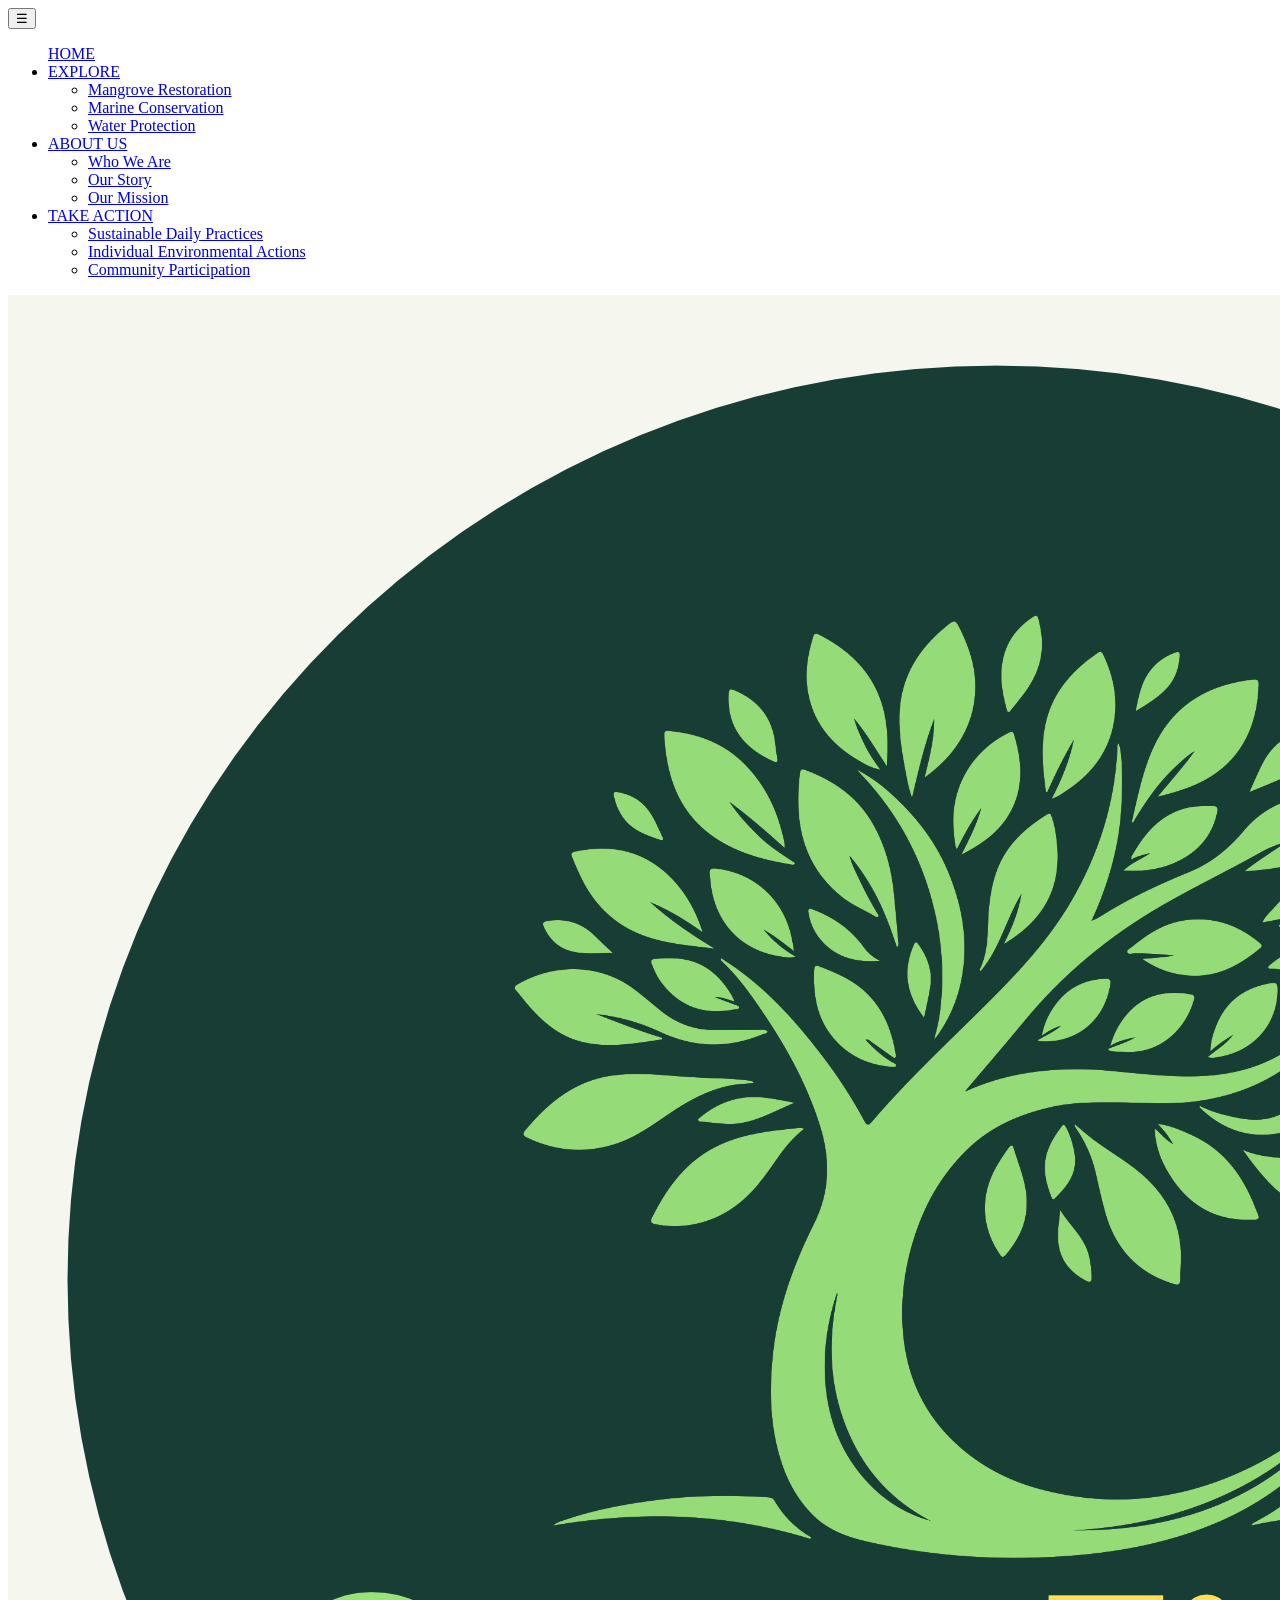
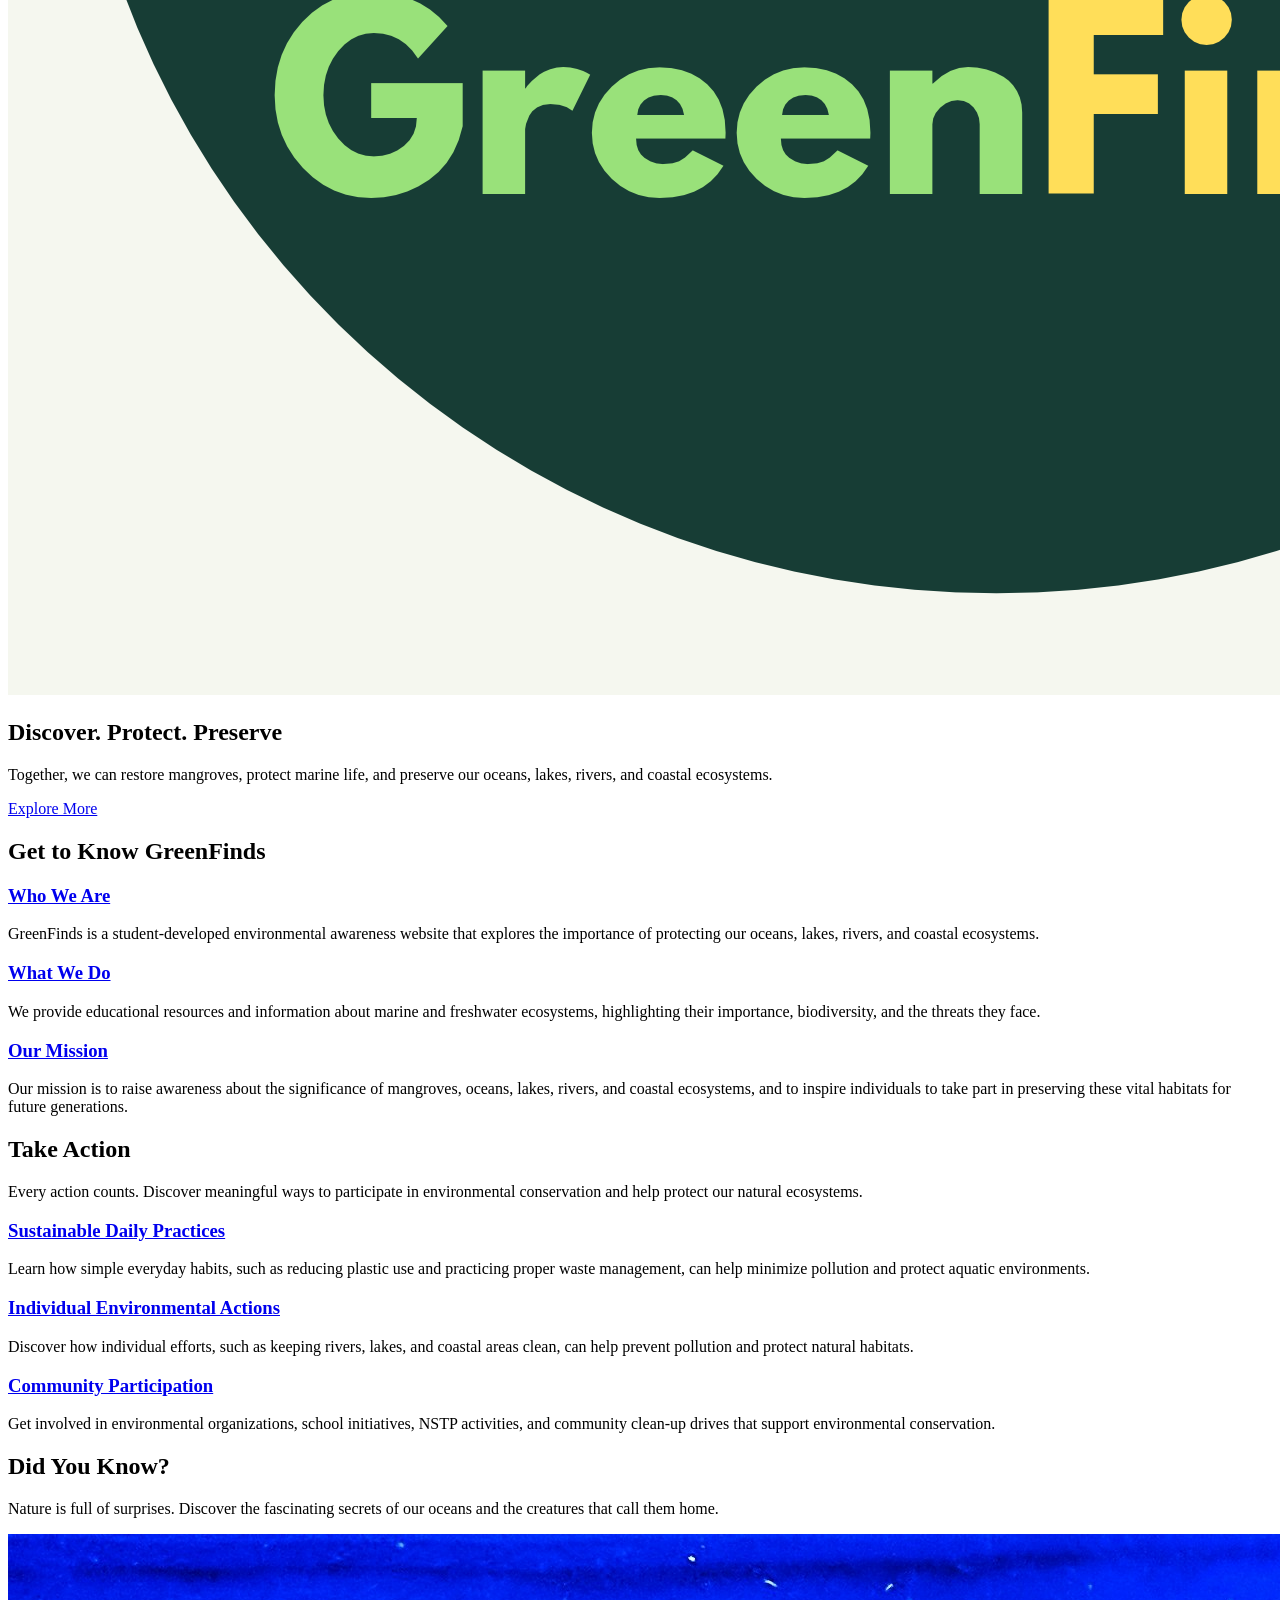
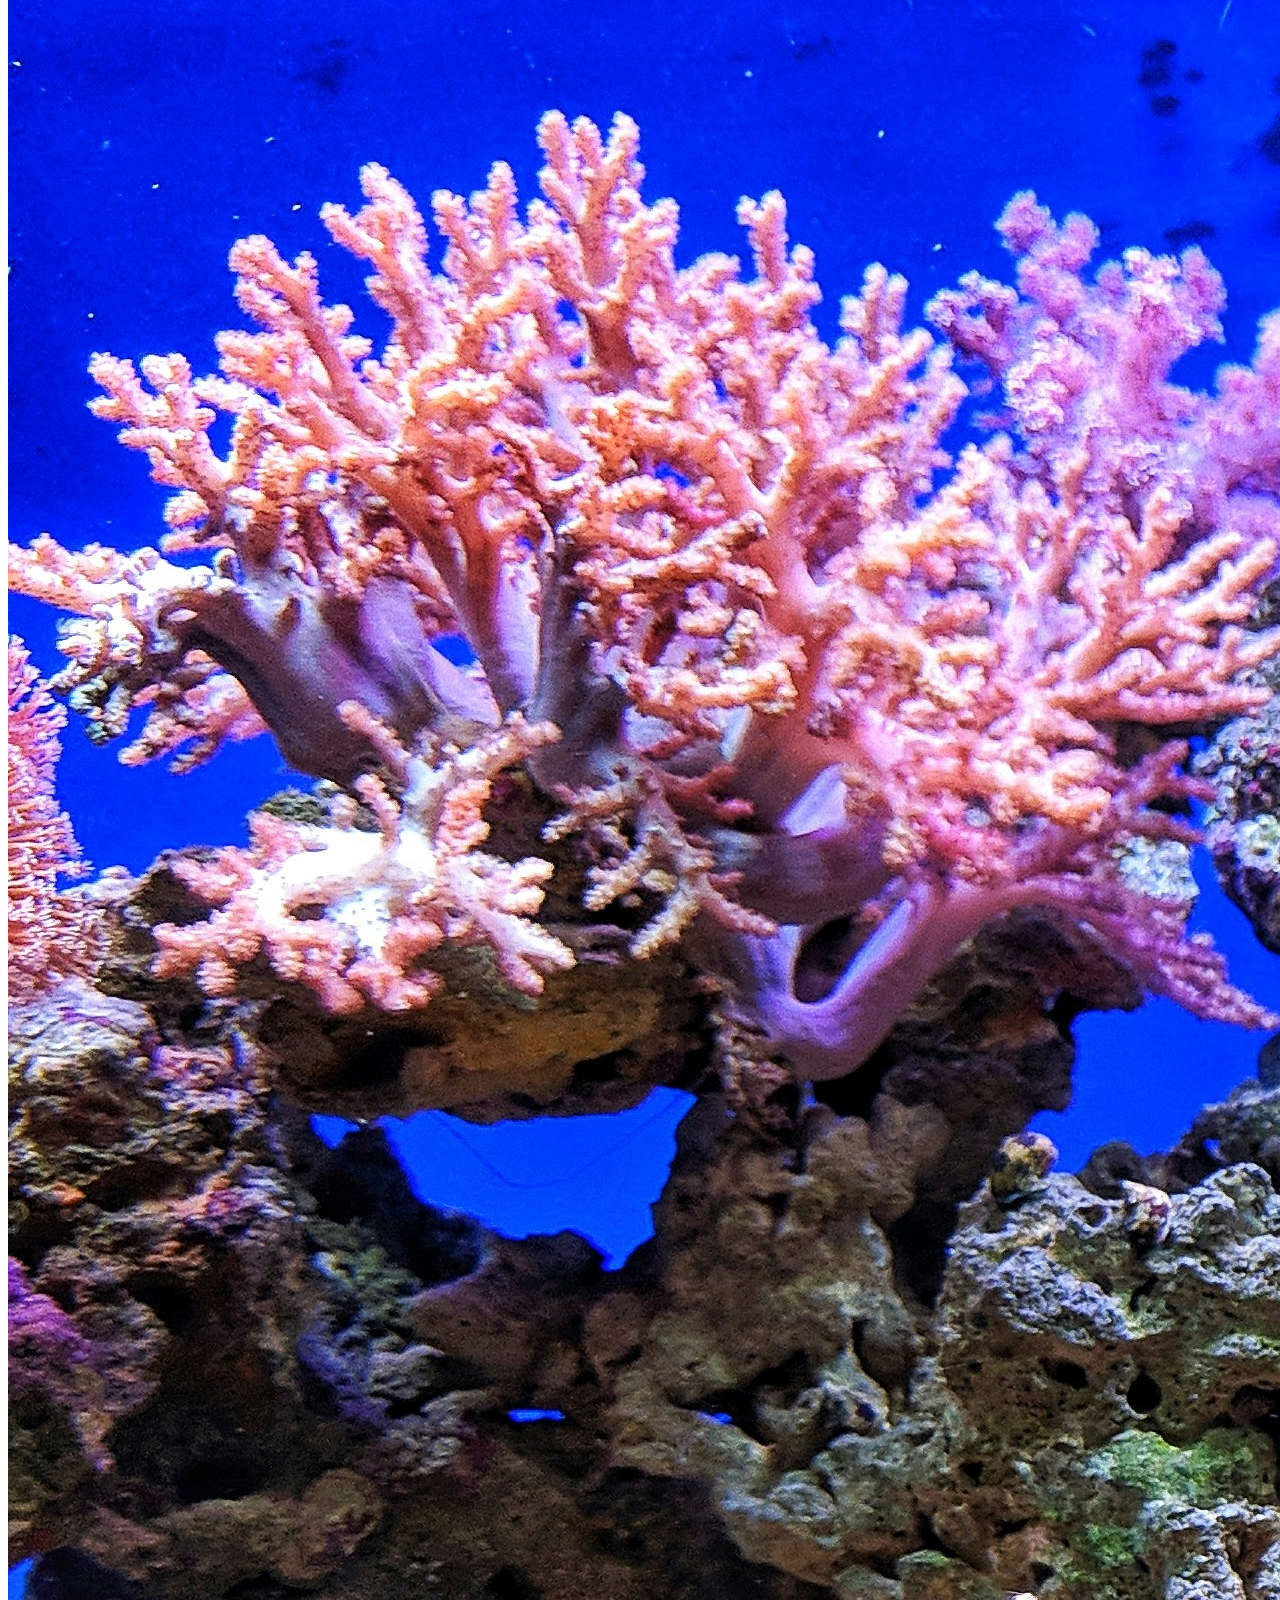
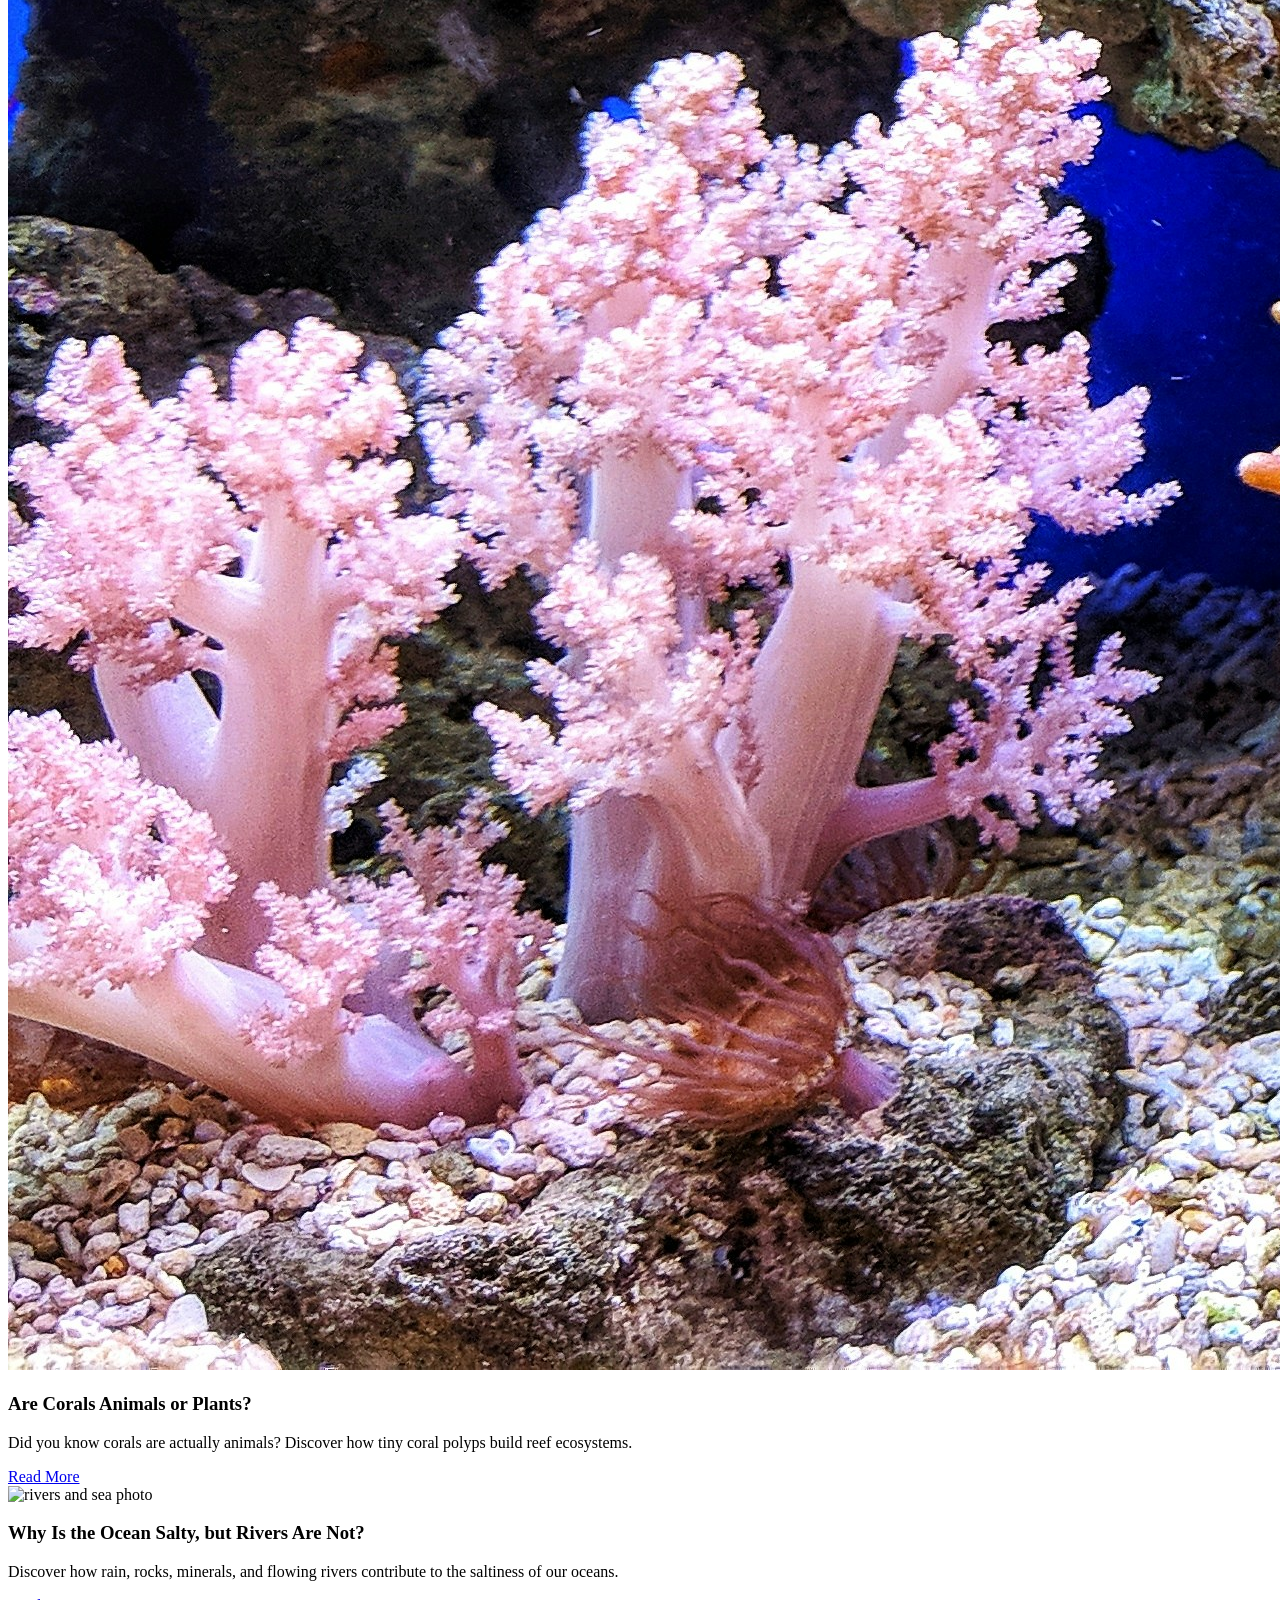
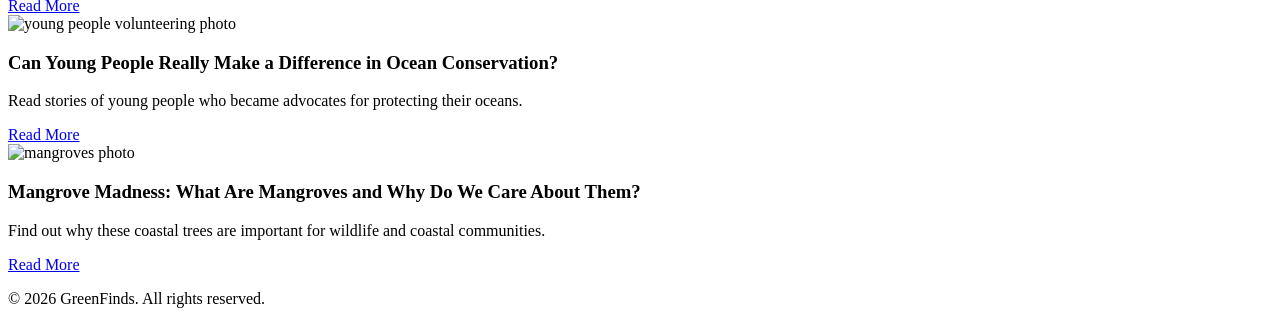
==== index.html @ ea3efdd6 "Add files via upload" ====
<!DOCTYPE html>
<html lang="en">
<head>
    <meta charset="UTF-8">
    <meta name="viewport" content="width=device-width, initial-scale=1.0">
    <title>GreenFinds</title>
    <link rel="stylesheet" href="style.css">
</head>

<body>
    <header class="navigation-container">
    
    <button type="button" class="menu-icon" 
    id="menuBtn" aria-label="Toggle navigation">☰</button>

    <nav class="navbar" id="sidebarNav" aria-label="Main Navigation">
    <ul class="nav-links" id="nav-links">
    <a href="index.html">HOME</a>

        <li class="nav-item">
            <a href="explore.html">EXPLORE</a>
            <ul class="dropdown">
            <li><a href="explore.html#mangroverestoration">Mangrove Restoration</a></li>
            <li><a href="explore.html#marineconservation">Marine Conservation</a></li>
            <li><a href="explore.html#waterprotection">Water Protection</a></li>
            </ul>
        </li>

        <li class="nav-item">
            <a href="aboutus.html">ABOUT US</a>
            <ul class="dropdown">
            <li><a href="aboutus.html#whoweare">Who We Are</a></li>
            <li><a href="aboutus.html#ourstory">Our Story</a></li>
            <li><a href="aboutus.html#ourmission">Our Mission</a></li>
            </ul>     
        </li>

        <li class="nav-item">
            <a href="takeaction.html">TAKE ACTION</a>
            <ul class="dropdown">
            <li><a href="takeaction.html#sustainabledaily">Sustainable Daily Practices</a></li>
            <li><a href="takeaction.html#individualactions">Individual Environmental Actions</a></li>
            <li><a href="takeaction.html#communityparticipation">Community Participation</a></li>
            </ul>
        </li>
    </ul>  
    </nav>

    <img src="GREENFINDSLOGO.png" alt="GreenFinds Logo" class="logo" />

    </header>

<main id="mainContent">
    <section id="home" class="hero-section">
        <h1>Discover. Protect. Preserve</h1>
        <p>Together, we can restore mangroves, protect marine life, and preserve our oceans, lakes, rivers, and coastal ecosystems.</p>
        <a href="#didyouknow" class="btn">Explore More</a>   
    </section>

    <section id="aboutus" class="gettoknow">
        <h2>Get to Know GreenFinds</h2>

        <div class="info-cards">
        
        <div id="whoweare" class="info-card">
        <h3><a href="aboutus.html" class="cardtitle">Who We Are</a></h3>
        <p>GreenFinds is a student-developed environmental awareness website that explores the 
        importance of protecting our oceans, lakes, rivers, and coastal ecosystems.</p>
        </div>

        <div id="whatwedo" class="info-card">
        <h3><a href="aboutus.html" class="cardtitle">What We Do</a></h3>
        <p>We provide educational resources and information about marine and freshwater ecosystems, highlighting their importance, biodiversity, and the threats they face.</p>
        </div>

        <div id="ourmission" class="info-card">
        <h3><a href="aboutus.html" class="cardtitle">Our Mission</a></h3>
        <p>Our mission is to raise awareness about the significance of mangroves, oceans, lakes, rivers, and coastal ecosystems, and to inspire individuals to take part in preserving these vital habitats for future generations.</p>
        </div>
        
    </div>
    </section>

    <section id="takeaction">
        <h2>Take Action</h2>
        <p>Every action counts. Discover meaningful ways to participate in environmental conservation 
        and help protect our natural ecosystems.</p>

        <div class="takeaction-cards">

        <div id="sustainabledailypractices" class="takeaction-card">
        <h3><a href="takeaction.html" class="cardtitle">Sustainable Daily Practices</a></h3>
        <p>Learn how simple everyday habits, such as reducing plastic use and practicing proper waste management, 
        can help minimize pollution and protect aquatic environments.</p>
        </div>

        <div id="individualenvironmentalactions" class="takeaction-card">
        <h3><a href="takeaction.html" class="cardtitle">Individual Environmental Actions</a></h3>
        <p>Discover how individual efforts, such as keeping rivers, lakes, and coastal areas clean, can help prevent pollution and protect natural habitats.</p>
        </div>

        <div id="communityparticipation" class="takeaction-card">
        <h3><a href="takeaction.html" class="cardtitle">Community Participation</a></h3>
        <p>Get involved in environmental organizations, school initiatives, NSTP activities, and community clean-up drives that support environmental conservation.</p>
        </div>

    </div>
    </section>

    <section id="didyouknow">
        <h2>Did You Know?</h2>
        <p>Nature is full of surprises. Discover the fascinating secrets of our oceans and the creatures that call them home.</p>
    
    <div class="articles">

        <div class="article">
        <img src="coralsunsplash.jpg" alt="coral photo"/>
        <h3>Are Corals Animals or Plants?</h3>
        <p>Did you know corals are actually animals? Discover how tiny coral polyps build reef ecosystems.</p>
        <a href="https://oceanservice.noaa.gov/facts/coral.html" target="_blank" class="btn">Read More</a>
        </div>

        <div class="article">
        <img src="riversmeettheseapexels.jpg" alt="rivers and sea photo"/>
        <h3>Why Is the Ocean Salty, but Rivers Are Not?</h3>
        <p>Discover how rain, rocks, minerals, and flowing rivers contribute to the saltiness of our oceans.</p>
        <a href="https://oceanservice.noaa.gov/facts/riversnotsalty.html" target="_blank" class="btn">Read More</a>
        </div>

        <div class="article">
        <img src="youngadvocatespexels.jpg" alt="young people volunteering photo"/>
        <h3>Can Young People Really Make a Difference in Ocean Conservation?</h3>
        <p>Read stories of young people who became advocates for protecting their oceans.</p>
        <a href="https://blog.education.nationalgeographic.org/2021/04/20/we-grew-up-with-the-ocean-now-we-are-protecting-it-for-future-generations/" target="_blank" class="btn">Read More</a>
        </div>

        <div class="article">
        <img src="mangrovesunsplash.jpg" alt="mangroves photo"/>
        <h3>Mangrove Madness: What Are Mangroves and Why Do We Care About Them?</h3>
        <p>Find out why these coastal trees are important for wildlife and coastal communities.</p>
        <a href="https://kids.frontiersin.org/articles/10.3389/frym.2022.716954" target="_blank" class="btn">Read More</a>
        </div>

    </div>
    </section>
    </main>

    <footer>
        <p>&copy; 2026 GreenFinds. All rights reserved.</p>
    </footer>

<script>
    const menuBtn = document.getElementById("menuBtn");
    const sidebarNav = document.getElementById("sidebarNav");
    const mainContent = document.getElementById("mainContent");

    // Toggle sidebar visibility and shift main content when button is clicked
    menuBtn.addEventListener("click", function () {
        sidebarNav.classList.toggle("open");
        menuBtn.classList.toggle("open");

        if (mainContent) {
            mainContent.classList.toggle("shifted");
        }
    });
</script>

</body>
</html>
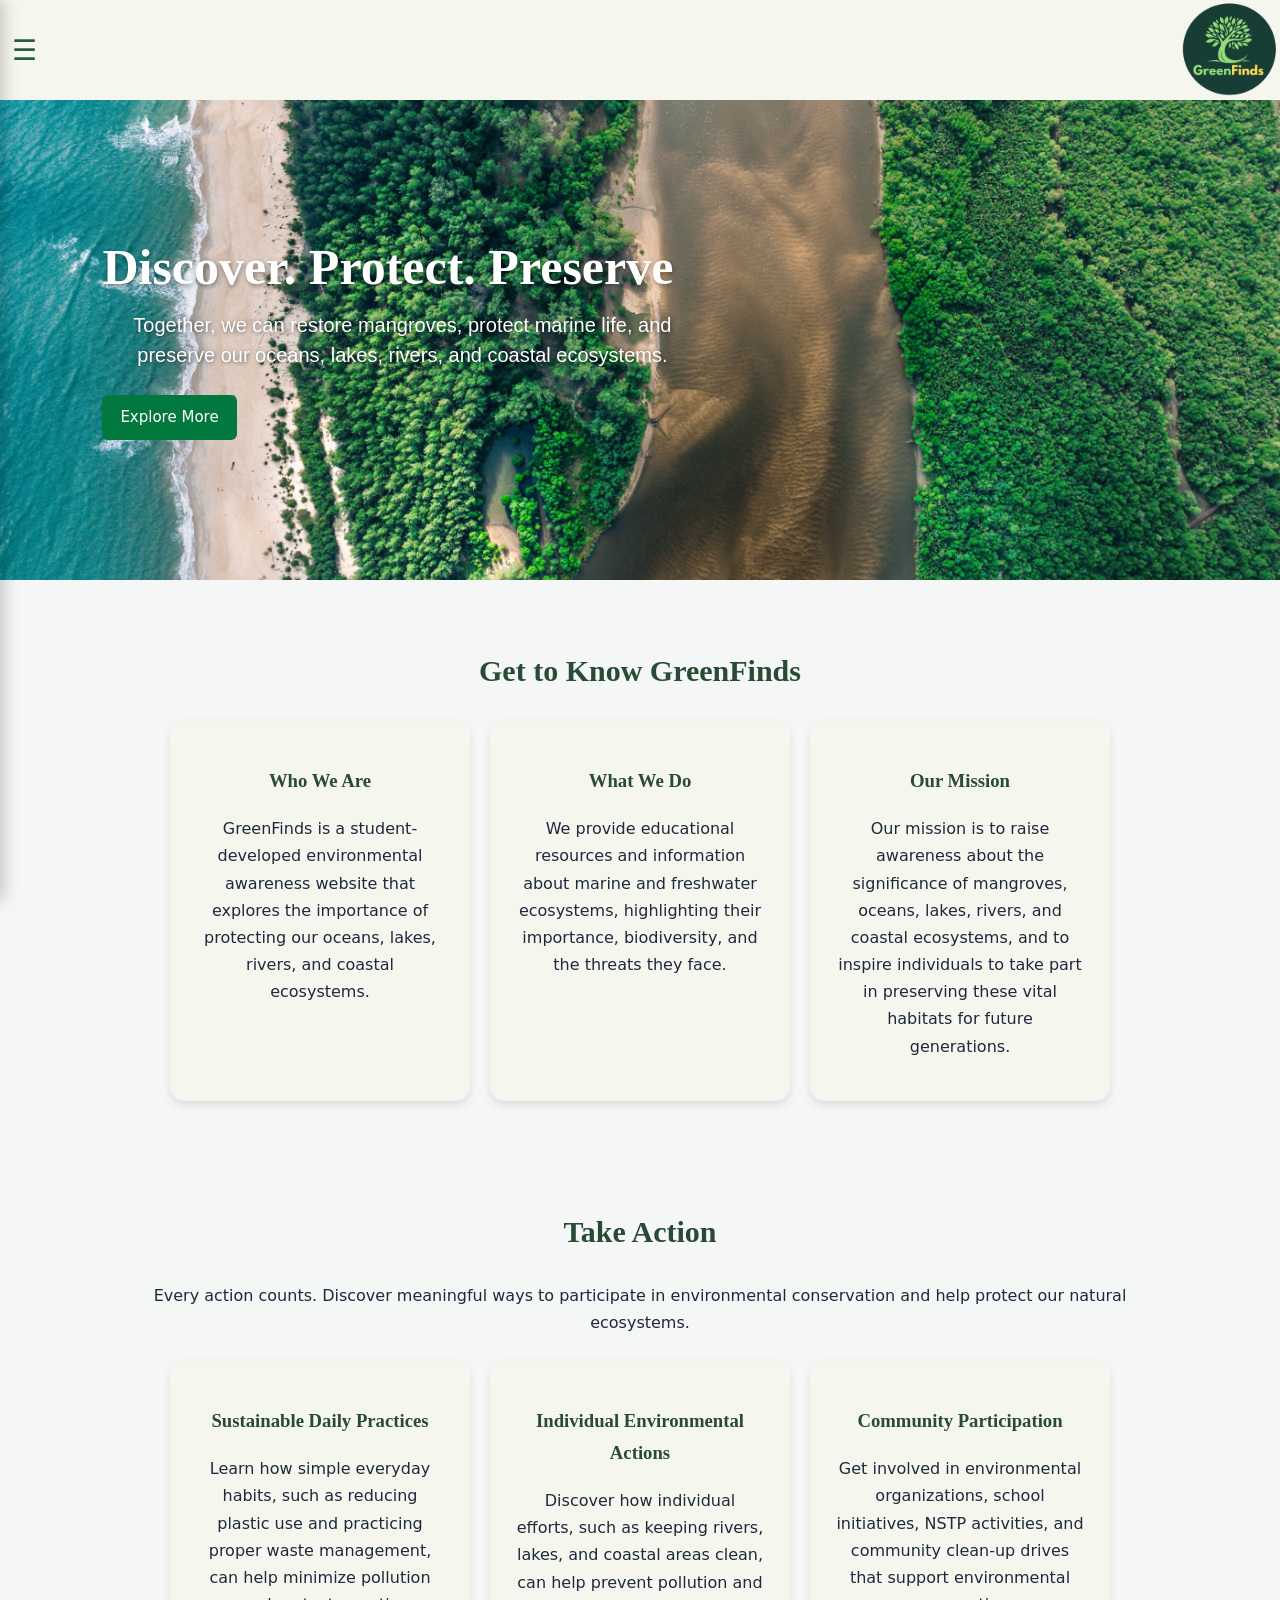
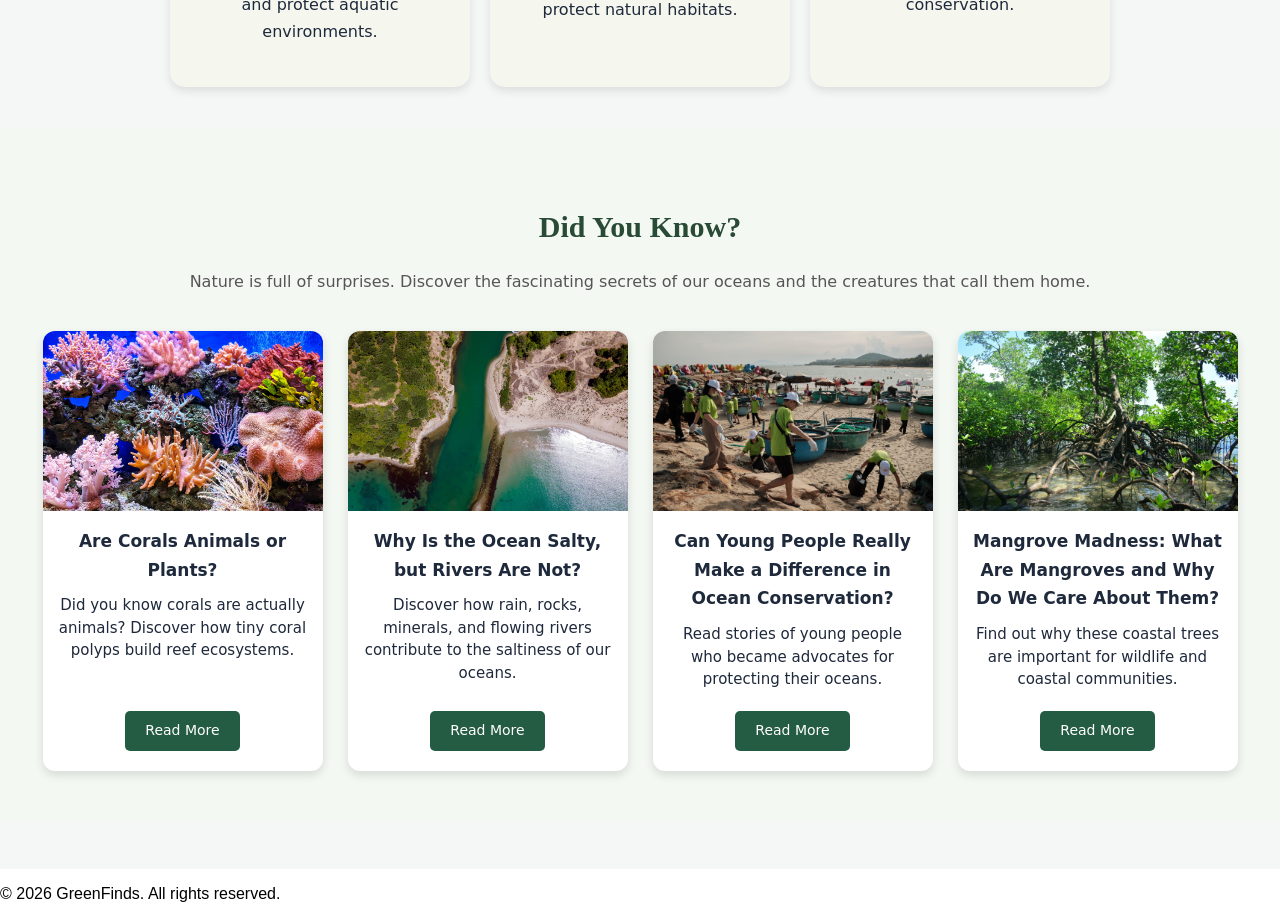
==== commit 963d4507: "Fix HTML encoding issues in index.html" ====
--- a/index.html
+++ b/index.html
@@ -63,18 +63,18 @@
         <div class="info-cards">
         
         <div id="whoweare" class="info-card">
-        <h3><a href="aboutus.html" class="cardtitle">Who We Are</a></h3>
+        <h3><a href="aboutus.html#whoweare" class="cardtitle">Who We Are</a></h3>
         <p>GreenFinds is a student-developed environmental awareness website that explores the 
         importance of protecting our oceans, lakes, rivers, and coastal ecosystems.</p>
         </div>
 
         <div id="whatwedo" class="info-card">
-        <h3><a href="aboutus.html" class="cardtitle">What We Do</a></h3>
+        <h3><a href="aboutus.html#whatwedo" class="cardtitle">What We Do</a></h3>
         <p>We provide educational resources and information about marine and freshwater ecosystems, highlighting their importance, biodiversity, and the threats they face.</p>
         </div>
 
         <div id="ourmission" class="info-card">
-        <h3><a href="aboutus.html" class="cardtitle">Our Mission</a></h3>
+        <h3><a href="aboutus.html#ourmission" class="cardtitle">Our Mission</a></h3>
         <p>Our mission is to raise awareness about the significance of mangroves, oceans, lakes, rivers, and coastal ecosystems, and to inspire individuals to take part in preserving these vital habitats for future generations.</p>
         </div>
         
@@ -89,18 +89,18 @@
         <div class="takeaction-cards">
 
         <div id="sustainabledailypractices" class="takeaction-card">
-        <h3><a href="takeaction.html" class="cardtitle">Sustainable Daily Practices</a></h3>
+        <h3><a href="takeaction.html#sustainabledaily" class="cardtitle">Sustainable Daily Practices</a></h3>
         <p>Learn how simple everyday habits, such as reducing plastic use and practicing proper waste management, 
         can help minimize pollution and protect aquatic environments.</p>
         </div>
 
         <div id="individualenvironmentalactions" class="takeaction-card">
-        <h3><a href="takeaction.html" class="cardtitle">Individual Environmental Actions</a></h3>
+        <h3><a href="takeaction.html#individualactions" class="cardtitle">Individual Environmental Actions</a></h3>
         <p>Discover how individual efforts, such as keeping rivers, lakes, and coastal areas clean, can help prevent pollution and protect natural habitats.</p>
         </div>
 
         <div id="communityparticipation" class="takeaction-card">
-        <h3><a href="takeaction.html" class="cardtitle">Community Participation</a></h3>
+        <h3><a href="takeaction.html#communityparticipation" class="cardtitle">Community Participation</a></h3>
         <p>Get involved in environmental organizations, school initiatives, NSTP activities, and community clean-up drives that support environmental conservation.</p>
         </div>
 
@@ -166,4 +166,4 @@
 </script>
 
 </body>
-</html>+</html>
--- a/style.css
+++ b/style.css
@@ -0,0 +1,818 @@
+body {
+    background-color: white;
+    font-family:Arial, Helvetica, sans-serif;
+}
+
+/* LOGO STYLE */
+.logo {
+    width: 100px;
+    height: 100px;
+    object-fit: contain;
+    margin: 0;
+}
+
+/* HEADER / NAVIGATION BAR CONTAINER */
+.navigation-container {
+    display: flex;
+    background-color: #f5f7ef;
+    align-items: center;
+    justify-content: space-between;
+    position: sticky;
+    top: 0;
+    z-index: 900;
+}
+.navigation-container .logo {
+    margin-left: auto;
+    flex-shrink: 0;
+    transition: none;
+}
+.menu-icon.open {
+    color: #245c43;
+}
+
+/* HAMBURGER BUTTON */
+.menu-icon {
+    font-size: 28px;
+    background: transparent;
+    border: none;
+    cursor: pointer;
+    padding: 8px 12px;
+    color: #245c43;
+    user-select: none;
+    z-index: 1100;
+    transition: color 0.25s ease, left 0.3s ease;
+}
+/* MOVE AND RECOLOR BUTTON WHEN SIDEBAR IS OPEN */
+.menu-icon.open {
+    position: fixed;
+    top: 18px;
+    left: 225px;
+    color: #ffffff;
+}
+
+/* SIDEBAR CONTAINER*/
+.navbar {
+    position: fixed;
+    top: 0;
+    left: 0;
+    width: 280px;
+    height: 100vh;
+    background-color: #143625;
+    padding: 80px 15px 25px;
+    transform: translateX(-100%);
+    transition: transform 0.3s ease;
+    z-index: 1000;
+    overflow-y: auto;
+    box-shadow: 4px 0 15px rgba(0, 0, 0, 0.2);
+    box-sizing: border-box;
+}
+
+/* SLIDE SIDEBAR BY JAVASCRIPT*/
+.navbar.open {
+    transform: translateX(0);
+}
+
+/* NAVIGATION LINKS LIST */
+.navbar .nav-links {
+    list-style: none;
+    padding: 0;
+    margin: 0;
+    display: flex;
+    flex-direction: column;
+    gap: 8px;
+}
+.navbar .nav-links a {
+    font-family: Verdana, Geneva, sans-serif;
+    text-decoration: none;
+    color: #e6efe9;
+    font-size: 16px;
+    font-weight: bold;
+    display: block;
+    padding: 10px 14px;
+    border-radius: 6px;
+    transition: background-color 0.25s ease, color 0.25s ease;
+}
+
+.navbar .nav-links a:hover,
+.navbar .nav-links a:focus {
+    background-color: #245c43;
+    color: #ffffff;
+}
+
+/* DROPDOWN ITEMS */
+.navbar .nav-item {
+    display: flex;
+    flex-direction: column;
+}
+
+/* HIDE DROPDOWN BY DEFAULT */
+.navbar .dropdown {
+    display: none;
+    list-style: none;
+    padding: 6px 0 6px 14px;
+    margin: 4px 0 0 8px;
+    border-left: 2px solid #387653;
+}
+
+/* SHOW DROPDOWN ON HOVER*/
+.navbar .nav-item:hover .dropdown,
+.navbar .nav-item:focus-within .dropdown {
+    display: flex;
+    flex-direction: column;
+    gap: 4px;
+}
+
+.navbar .dropdown li a {
+    padding: 6px 10px;
+    color: #c8dcd0;
+    font-size: 13.5px;
+    font-weight: normal;
+}
+
+.navbar .dropdown li a:hover {
+    color: #ffffff;
+    background-color: rgba(56, 118, 83, 0.35);
+}
+
+/* HERO SECTION */
+.hero-section {
+    background-image: url("creditspexels-abdulaziz-hasan.jpg");
+    background-size: cover;
+    background-position: center;
+    background-repeat: no-repeat;
+
+    display: flex;
+    flex-direction: column;
+    justify-content: center;
+    align-items: flex-start;
+
+    min-height: 480px;
+    width: 100%;
+    padding: 60px 8%;
+    box-sizing: border-box;
+}
+/* MAIN TAGLINE */
+.hero-section h1 {
+    font-family: Georgia, 'Times New Roman', serif;
+    font-size: 50px;
+    font-weight: bold;
+    color: white;
+    line-height: 1.1;
+    margin: 0 0 15px 0;
+    text-shadow: 1px 2px 5px rgba(0, 0, 0, 0.4);
+    text-align: center;
+}
+/* SUPPORTING TAGLINE */
+.hero-section p {
+    font-family: Arial, Helvetica, sans-serif;
+    font-size: 20px;
+    color: white;
+    max-width: 600px;
+    line-height: 1.5;
+    margin: 0 0 25px 0;
+    text-shadow: 1px 1px 4px rgba(0, 0, 0, 0.5);
+    text-align: center;
+}
+/* EXPLORE MORE BUTTON */
+.hero-section .btn {
+    display: inline-block;
+    background-color: #00783e;
+    color: white;
+    text-decoration: none;
+    padding: 10px 18px;
+    border-radius: 6px;
+    font-size: 15px;
+    transition: background-color 0.3s ease;
+}
+/* TYPOGRAPHY */
+h2,
+.cardtitle {
+    font-family: Georgia, 'Times New Roman', serif;
+    color: #294a35;
+    text-align: center;
+}
+#aboutus h2 {
+    font-size: 30px;
+}
+
+#takeaction h2 {
+    font-size: 30px;
+}
+.cardtitle {
+    text-decoration: none;
+}
+/* SHARED CARD SECTIONS & CONTAINERS */
+.gettoknow,
+#takeaction {
+    padding: 40px 8%;
+    text-align: center;
+}
+.info-cards,
+.takeaction-cards {
+    display: flex;
+    justify-content: center;
+    align-items: stretch;
+    gap: 20px;
+    flex-wrap: wrap;
+    margin-top: 25px;
+}
+.info-card,
+.takeaction-card {
+    background-color: #f5f7ef;
+    width: 300px;
+    padding: 25px;
+    border-radius: 15px;
+    box-shadow: 0 4px 10px rgba(0, 0, 0, 0.10);
+    box-sizing: border-box;
+}
+/* DID YOU KNOW SECTION */
+#didyouknow {
+    padding: 50px 40px;
+    background-color: #f4f8f3;
+    text-align: center;
+}
+#didyouknow h2 {
+    font-size: 30px;
+    margin-bottom: 15px;
+}
+#didyouknow > p {
+    font-size: 16px;
+    color: #555;
+    margin-bottom: 35px;
+}
+
+/* ARTICLES CONTAINER */
+.articles {
+    display: flex;
+    justify-content: center;
+    align-items: stretch;
+    flex-wrap: wrap;
+    gap: 25px;
+    max-width: 1200px;
+    margin: auto;
+}
+/* ARTICLE CARDS */
+.article {
+    background-color: white;
+    flex: 1 1 240px;
+    max-width: 280px;
+    min-height: 400px;
+    box-sizing: border-box;
+    display: flex;
+    flex-direction: column;
+    border-radius: 12px;
+    overflow: hidden;
+    box-shadow: 0 4px 10px rgba(0, 0, 0, 0.12);
+    padding-bottom: 20px;
+    transition: transform 0.3s ease;
+}
+/* CARD HOVER (UNTOUCHED) */
+.article:hover {
+    transform: translateY(-8px);
+}
+/* ARTICLE IMAGES */
+.articles img {
+    width: 100%;
+    height: 180px;
+    object-fit: cover;
+    flex-shrink: 0;
+}
+/* ARTICLE TITLES */
+.articles h3 {
+    font-size: 17px;
+    padding: 16px 15px 0;
+    margin: 0;
+}
+/* ARTICLE DESCRIPTIONS */
+.articles p {
+    font-size: 15px;
+    line-height: 1.5;
+    padding: 10px 15px;
+    margin: 0;
+    flex-grow: 1;
+}
+/* READ MORE BUTTON */
+.article .btn {
+    display: inline-block;
+    background-color: #245c43;
+    color: white;
+    text-decoration: none;
+    padding: 8px 20px;
+    border-radius: 5px;
+    font-size: 14px;
+    text-align: center;
+    align-self: center;
+    margin-top: 10px;
+    transition: background-color 0.3s ease;
+}
+/* BUTTON HOVER (UNTOUCHED) */
+.article .btn:hover {
+    background-color: #367a5b;
+}
+
+/* RESPONSIVE DESIGN */
+@media screen and (max-width: 1024px) {
+.article {
+    flex: 0 1 calc(50% - 25px);
+    max-width: 320px;
+    }
+}
+
+@media screen and (max-width: 768px) {
+.articles {
+    gap: 20px;
+}
+.article {
+    flex: 0 1 calc(50% - 20px);
+    max-width: 300px;
+    }
+}
+/* MOBILE */
+@media screen and (max-width: 540px) {
+.articles {
+    flex-direction: column;
+    align-items: center;
+    }
+.article {
+    flex: none;
+    width: 100%;
+    max-width: 320px;
+    min-height: auto;
+    }
+#didyouknow {
+    padding: 35px 20px;
+    }
+}
+html,
+body {
+    overflow-x: hidden;
+    margin: 0;
+}
+#mainContent {
+    width: 100%;
+    transition: margin-left 0.3s ease, width 0.3s ease;
+    box-sizing: border-box;
+}
+
+#mainContent.shifted {
+    margin-left: 280px;
+    width: calc(100% - 280px);
+}
+.hero-section {
+    box-sizing: border-box;
+    max-width: 100%;
+}
+
+@media (max-width: 768px) {
+    .logo {
+        width: 70px;
+        height: 70px;
+    }
+
+    /* On smaller screens, let the sidebar overlay without squeezing text into a tiny strip */
+    #mainContent.shifted {
+        margin-left: 0;
+        width: 100%;
+    }
+}
+
+/* EXPLORE / CORE PILLARS */
+#mainContent {
+    background-color: #F4F7F6;
+    color: #1E293B;
+    font-family: 'Segoe UI', system-ui, sans-serif;
+    line-height: 1.7;
+    padding-bottom: 3rem;
+}
+
+/* Hero Banner */
+.explore-hero {
+    background-image: url("exploreimg.jpg");
+    background-size: cover;
+    background-position: center;
+    display: flex;
+    flex-direction: column;
+    justify-content: center;
+    align-items: center;
+    min-height: 420px;
+    padding: 60px 8%;
+    text-align: center;
+    color: #fff;
+}
+
+.explore-hero h1 {
+    font-family: Georgia, 'Times New Roman', serif;
+    font-size: clamp(2rem, 5vw, 3.1rem);
+    margin: 0 0 15px;
+    text-shadow: 1px 2px 5px rgba(0, 0, 0, 0.4);
+}
+
+.explore-hero p {
+    font-family: Arial, Helvetica, sans-serif;
+    font-size: clamp(1rem, 2.5vw, 1.25rem);
+    max-width: 650px;
+    line-height: 1.5;
+    margin: 0;
+    text-shadow: 1px 1px 4px rgba(0, 0, 0, 0.5);
+}
+
+/* Core Pillars Section Title */
+.core-pillars > h2 {
+    font-family: Georgia, 'Times New Roman', serif;
+    font-size: clamp(1.6rem, 3.5vw, 2.2rem);
+    color: #294a35;
+    text-align: center;
+    margin: 48px 0 8px;
+}
+
+/* Outer Card */
+.core-pillars .descriptions {
+    max-width: 1000px;
+    margin: 36px auto;
+    padding: 32px;
+    background: #f5f7ef;
+    border: 1px solid #e3eadc;
+    border-radius: 16px;
+    box-sizing: border-box;
+}
+.core-pillars .description {
+    border: none;
+    padding: 0;
+    margin: 0;
+    background: transparent;
+    box-shadow: none;
+}
+.core-pillars .descriptions > h4 {
+    margin: 0 0 20px;
+    padding-bottom: 10px;
+    border-bottom: 2px solid #dce5d5;
+    font: bold 1.5rem/1.3 Georgia, 'Times New Roman', serif;
+    color: #294a35;
+}
+/* Side-by-side 2 photos in one row */
+.mangrove-content > img,
+.marine-content > img,
+.water-content > img {
+    display: inline-block;
+    width: calc(50% - 12px);
+    height: 260px;
+    object-fit: cover;
+    border-radius: 12px;
+    margin-bottom: 24px;
+    vertical-align: top;
+}
+.mangrove-content > img:first-of-type,
+.marine-content > img:first-of-type,
+.water-content > img:first-of-type {
+    margin-right: 12px;
+}
+/* Pillar Sub-Headings & Paragraphs */
+.mangrove-content h3,
+.marine-text h4,
+.water-text h4 {
+    margin: 20px 0 10px;
+    font: bold 1.15rem/1.4 Georgia, 'Times New Roman', serif;
+    color: #1e3527;
+}
+.mangrove-content p,
+.marine-text p,
+.water-text p {
+    margin: 0 0 14px;
+    font: 1rem/1.75 Arial, Helvetica, sans-serif;
+    color: #37413a;
+    text-align: justify;
+    text-justify: inter-word;
+}
+/* References & Further Reading */
+.mangrove-references,
+.marine-references,
+.water-references {
+    margin-top: 24px;
+    padding-top: 16px;
+    border-top: 1px solid #dce5d5;
+}
+.mangrove-references h5,
+.marine-references h5,
+.water-references h5 {
+    margin: 0 0 10px;
+    font: bold 0.95rem/1.4 Georgia, 'Times New Roman', serif;
+    color: #294a35;
+    text-transform: uppercase;
+    letter-spacing: 0.5px;
+}
+.mangrove-references ul,
+.marine-references ul,
+.water-references ul {
+    margin: 0 0 8px;
+    padding-left: 20px;
+}
+.mangrove-references li,
+.marine-references li,
+.water-references li {
+    margin-bottom: 6px;
+    font: 0.9rem/1.5 Arial, Helvetica, sans-serif;
+    color: #37413a;
+}
+.mangrove-references a,
+.marine-references a,
+.water-references a {
+    color: #294a35;
+    text-decoration: none;
+    border-bottom: 1px solid transparent;
+    transition: color 0.2s ease, border-color 0.2s ease;
+}
+.mangrove-references a:hover,
+.marine-references a:hover,
+.water-references a:hover {
+    color: #1e3527;
+    border-bottom-color: #294a35;
+}
+/* RESPONSIVE */
+@media (max-width: 768px) {
+    .explore-hero {
+        min-height: 320px;
+        padding: 48px 6%;
+    }
+
+    .core-pillars .descriptions {
+        margin: 28px 16px;
+        padding: 22px;
+        border-radius: 12px;
+    }
+
+    .mangrove-content > img,
+    .marine-content > img,
+    .water-content > img {
+        display: block;
+        width: 100%;
+        height: 220px;
+        margin-right: 0;
+        margin-bottom: 16px;
+    }
+}
+
+/*ABOUT US*/
+#mainContent {
+    background-color: #F4F7F6;
+    color: #1E293B;
+    font-family: 'Segoe UI', system-ui, sans-serif;
+    line-height: 1.7;
+    padding-bottom: 3rem;
+}
+
+/* Hero Banner */
+.about-hero {
+    background-image: url("ABOUTUS.jpg");
+    background-size: cover;
+    background-position: center;
+    display: flex;
+    flex-direction: column;
+    justify-content: center;
+    align-items: center;
+    min-height: 420px;
+    padding: 60px 8%;
+    text-align: center;
+    color: #fff;
+}
+.about-hero h1 {
+    font-family: Georgia, 'Times New Roman', serif;
+    font-size: clamp(2rem, 5vw, 3.1rem);
+    margin: 0 0 15px;
+    text-shadow: 1px 2px 5px rgba(0, 0, 0, 0.4);
+}
+.about-hero p {
+    font-family: Arial, Helvetica, sans-serif;
+    font-size: clamp(1rem, 2.5vw, 1.25rem);
+    max-width: 600px;
+    line-height: 1.5;
+    margin: 0;
+    text-shadow: 1px 1px 4px rgba(0, 0, 0, 0.5);
+}
+/* Content Cards */
+.whoweare, .ourstory, .ourmission, .about-closing {
+    max-width: 1000px;
+    margin: 48px auto;
+    padding: 32px;
+    background: #f5f7ef;
+    border: 1px solid #e3eadc;
+    border-radius: 16px;
+    box-sizing: border-box;
+}
+.whoweare h3, .ourstory h3, .ourmission h3 {
+    margin: 0 0 16px;
+    padding-bottom: 10px;
+    border-bottom: 2px solid #dce5d5;
+    font: bold 1.5rem/1.3 Georgia, 'Times New Roman', serif;
+    color: #294a35;
+}
+.whoweare p, .ourstory p, .ourmission p {
+    margin: 0;
+    font: 1rem/1.75 Arial, Helvetica, sans-serif;
+    color: #37413a;
+    text-align: justify;
+    text-justify: inter-word;
+}
+.about-closing {
+    background: #1e3527;
+    border-color: #16291d;
+    text-align: center;
+    margin-bottom: 72px;
+}
+.about-closing h2 {
+    font-family: Georgia, 'Times New Roman', serif;
+    font-size: clamp(1.4rem, 3vw, 1.9rem);
+    color: #fff;
+    margin: 0 0 14px;
+}
+.about-closing p {
+    font: 1rem/1.75 Arial, Helvetica, sans-serif;
+    color: #e3eadc;
+    max-width: 720px;
+    margin: 0 auto;
+}
+
+/* RESPONSIVE */
+@media (max-width: 768px) {
+    .about-hero { min-height: 320px; padding: 48px 6%; }
+    .whoweare, .ourstory, .ourmission, .about-closing {
+        margin: 28px 16px;
+        padding: 22px;
+        border-radius: 12px;
+    }
+}
+
+/* TAKE ACTION */
+#mainContent {
+    background-color: #F4F7F6;
+    color: #1E293B;
+    font-family: 'Segoe UI', system-ui, sans-serif;
+    line-height: 1.7;
+    padding-bottom: 3rem;
+}
+/* Hero Banner */
+.takeaction-hero {
+    background-image: url("takeaction.jpg");
+    background-size: cover;
+    background-position: center;
+    display: flex;
+    flex-direction: column;
+    justify-content: center;
+    align-items: center;
+    min-height: 420px;
+    padding: 60px 8%;
+    text-align: center;
+    color: #fff;
+}
+.takeaction-hero h1 {
+    font-family: Georgia, 'Times New Roman', serif;
+    font-size: clamp(2rem, 5vw, 3.1rem);
+    margin: 0 0 15px;
+    text-shadow: 1px 2px 5px rgba(0, 0, 0, 0.4);
+}
+.takeaction-hero p {
+    font-family: Arial, Helvetica, sans-serif;
+    font-size: clamp(1rem, 2.5vw, 1.25rem);
+    max-width: 650px;
+    line-height: 1.5;
+    margin: 0;
+    text-shadow: 1px 1px 4px rgba(0, 0, 0, 0.5);
+}
+/* Pillars Container */
+.takeaction-pillars .descriptions {
+    max-width: 1000px;
+    margin: 36px auto;
+    padding: 32px;
+    background: #f5f7ef;
+    border: 1px solid #e3eadc;
+    border-radius: 16px;
+    box-sizing: border-box;
+}
+.takeaction-pillars > h2 {
+    font-family: Georgia, 'Times New Roman', serif;
+    font-size: clamp(1.6rem, 3.5vw, 2.2rem);
+    color: #294a35;
+    text-align: center;
+    margin: 48px 0 8px;
+}
+.takeaction-pillars .description {
+    border: none;
+    padding: 0;
+    margin: 0;
+    background: transparent;
+    box-shadow: none;
+}
+.takeaction-pillars .descriptions > h3 {
+    margin: 0 0 20px;
+    padding-bottom: 10px;
+    border-bottom: 2px solid #dce5d5;
+    font: bold 1.5rem/1.3 Georgia, 'Times New Roman', serif;
+    color: #294a35;
+}
+/* Pillar Cards */
+.descriptions {
+    max-width: 1000px;
+    margin: 36px auto;
+    padding: 32px;
+    background: #f5f7ef;
+    border: 1px solid #e3eadc;
+    border-radius: 16px;
+    box-sizing: border-box;
+}
+.descriptions > h3 {
+    margin: 0 0 20px;
+    padding-bottom: 10px;
+    border-bottom: 2px solid #dce5d5;
+    font: bold 1.5rem/1.3 Georgia, 'Times New Roman', serif;
+    color: #294a35;
+}
+/* Side-by-Side Grid for Two-Topic Pillars */
+.sustainable-content,
+.community-content {
+    display: grid;
+    grid-template-columns: 1fr 1fr;
+    gap: 24px;
+}
+/* Sub-Topic Action Headings & Paragraphs */
+.sustainable-text h4,
+.individual-text h4,
+.community-text h4 {
+    margin: 0 0 10px;
+    font: bold 1.15rem/1.4 Georgia, 'Times New Roman', serif;
+    color: #1e3527;
+}
+.sustainable-text p,
+.individual-text p,
+.community-text p {
+    margin: 0;
+    font: 1rem/1.75 Arial, Helvetica, sans-serif;
+    color: #37413a;
+    text-align: justify;
+    text-justify: inter-word;
+}
+/* References & Further Reading */
+.sustainable-references,
+.individual-references,
+.community-references {
+    grid-column: 1 / -1; /* Spans full width under the 2 columns */
+    margin-top: 24px;
+    padding-top: 16px;
+    border-top: 1px solid #dce5d5;
+}
+.sustainable-references h5,
+.individual-references h5,
+.community-references h5 {
+    margin: 0 0 10px;
+    font: bold 0.95rem/1.4 Georgia, 'Times New Roman', serif;
+    color: #294a35;
+    text-transform: uppercase;
+    letter-spacing: 0.5px;
+}
+.sustainable-references ul,
+.individual-references ul,
+.community-references ul {
+    margin: 0;
+    padding-left: 20px;
+}
+.sustainable-references li,
+.individual-references li,
+.community-references li {
+    margin-bottom: 8px;
+    font: 0.9rem/1.5 Arial, Helvetica, sans-serif;
+    color: #37413a;
+}
+.sustainable-references a,
+.individual-references a,
+.community-references a {
+    color: #294a35;
+    text-decoration: none;
+    border-bottom: 1px solid transparent;
+    transition: color 0.2s ease, border-color 0.2s ease;
+}
+.sustainable-references a:hover,
+.individual-references a:hover,
+.community-references a:hover {
+    color: #1e3527;
+    border-bottom-color: #294a35;
+}
+/* RESPONSIVE */
+@media (max-width: 768px) {
+    .takeaction-hero {
+        min-height: 320px;
+        padding: 48px 6%;
+    }
+    .descriptions {
+        margin: 28px 16px;
+        padding: 22px;
+        border-radius: 12px;
+    }
+    .sustainable-content,
+    .community-content {
+        grid-template-columns: 1fr;
+        gap: 20px;
+    }
+    .sustainable-references,
+    .individual-references,
+    .community-references {
+        margin-top: 16px;
+    }
+}
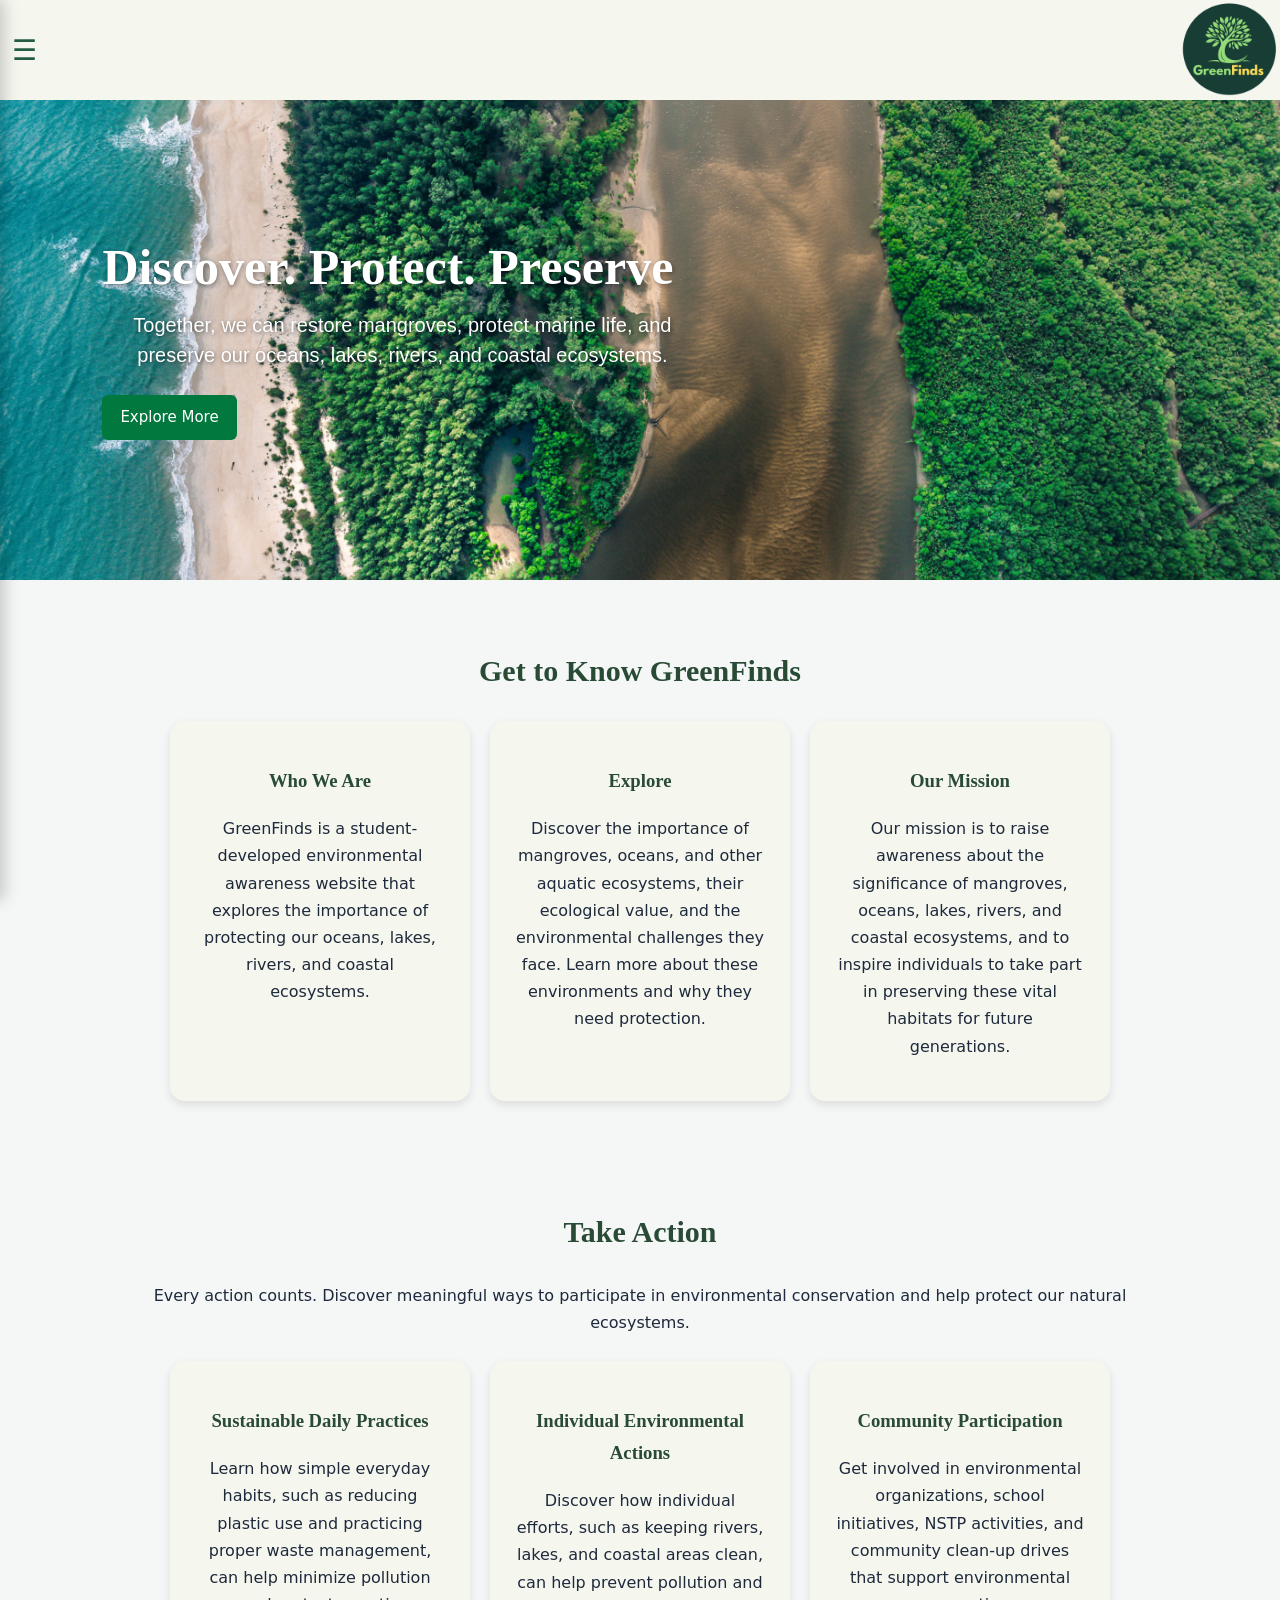
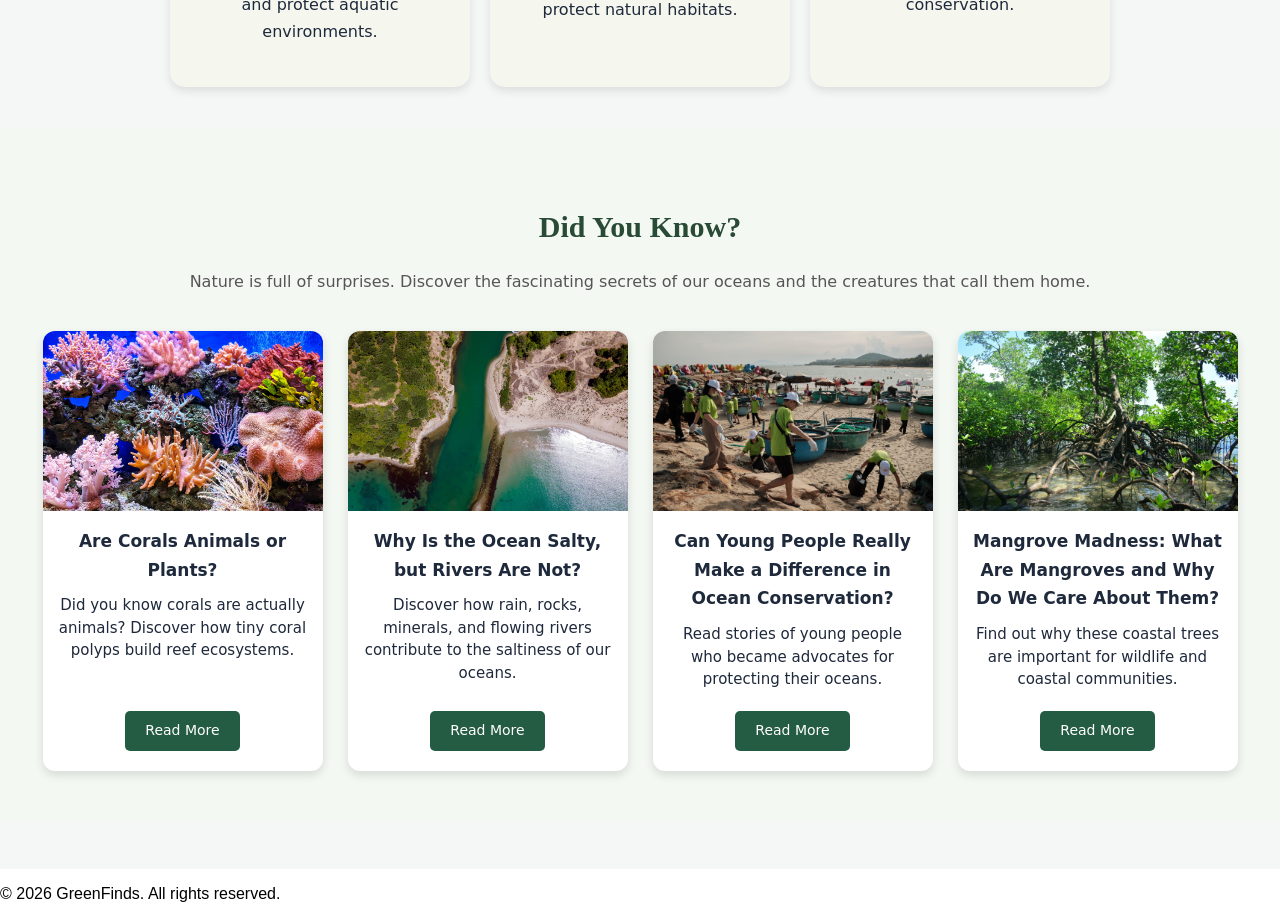
==== commit ac718cec: "Fix HTML formatting and update content" ====
--- a/index.html
+++ b/index.html
@@ -69,8 +69,8 @@
         </div>
 
         <div id="whatwedo" class="info-card">
-        <h3><a href="aboutus.html#whatwedo" class="cardtitle">What We Do</a></h3>
-        <p>We provide educational resources and information about marine and freshwater ecosystems, highlighting their importance, biodiversity, and the threats they face.</p>
+        <h3><a href="aboutus.html#whatwedo" class="cardtitle">Explore</a></h3>
+        <p>Discover the importance of mangroves, oceans, and other aquatic ecosystems, their ecological value, and the environmental challenges they face. Learn more about these environments and why they need protection.</p>
         </div>
 
         <div id="ourmission" class="info-card">
--- a/style.css
+++ b/style.css
@@ -133,6 +133,15 @@
     color: #ffffff;
     background-color: rgba(56, 118, 83, 0.35);
 }
+/* Smooth scrolling */
+html {
+    scroll-behavior: smooth;
+}
+
+/* For sticky header */
+#mainContent [id] {
+    scroll-margin-top: 120px;
+}
 
 /* HERO SECTION */
 .hero-section {
